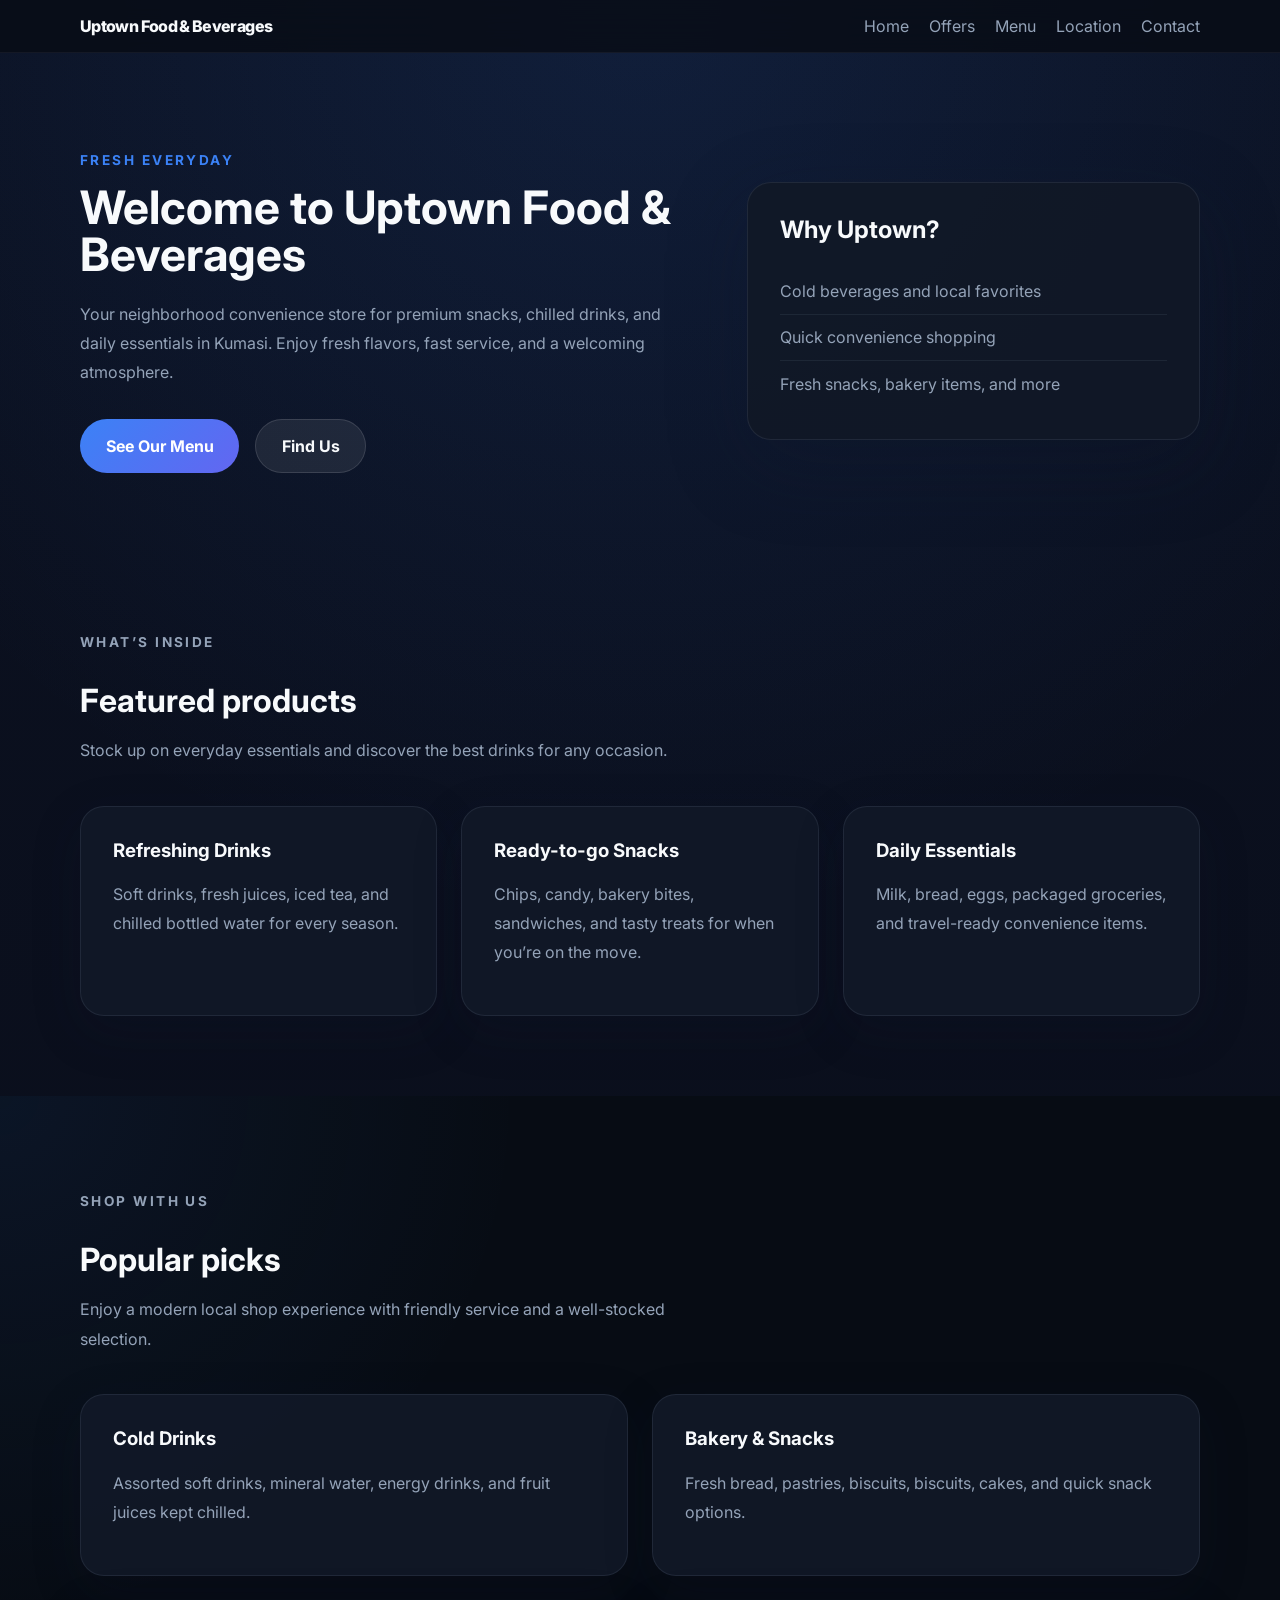
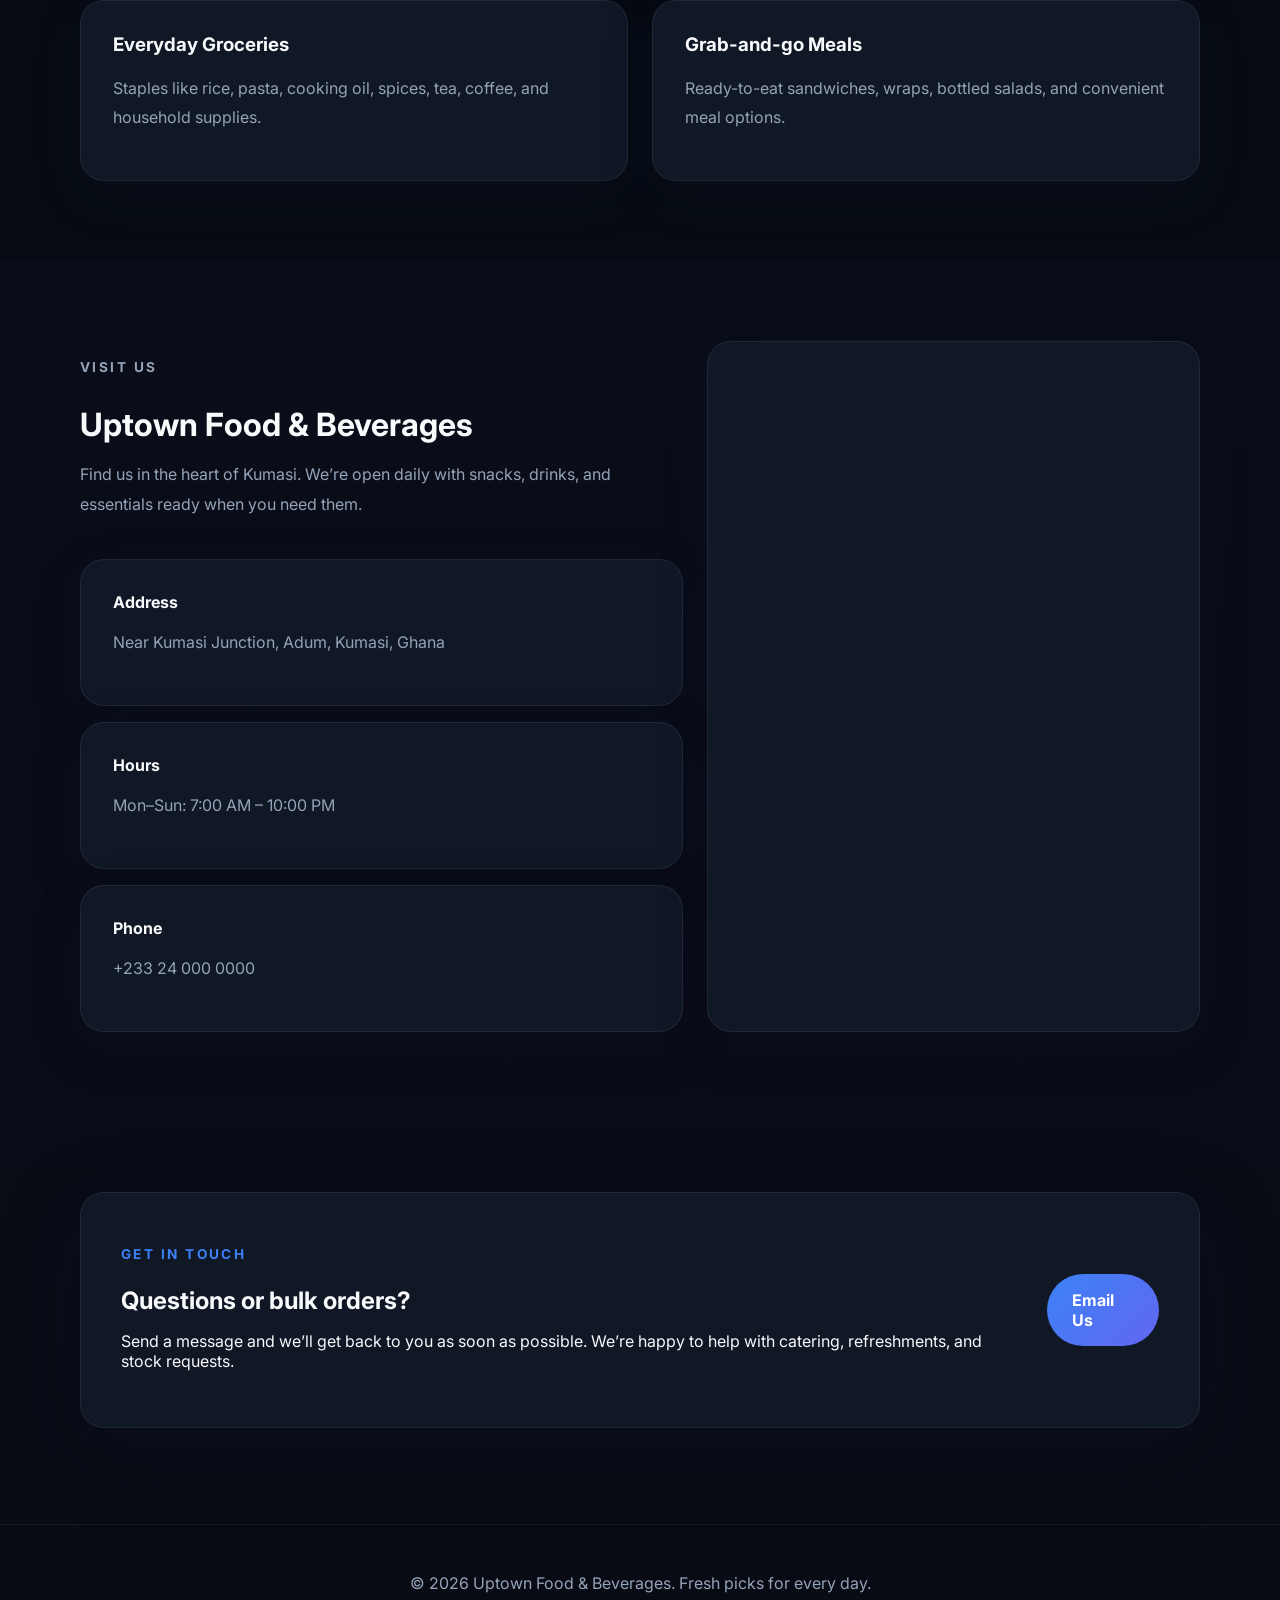
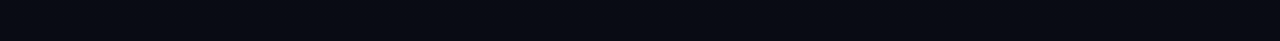
==== index.html @ a6adb5d8 "Initial website build" ====
<!DOCTYPE html>
<html lang="en">
  <head>
    <meta charset="UTF-8" />
    <meta name="viewport" content="width=device-width, initial-scale=1.0" />
    <title>Uptown Food & Beverages</title>
    <link rel="preconnect" href="https://fonts.googleapis.com" />
    <link rel="preconnect" href="https://fonts.gstatic.com" crossorigin />
    <link
      href="https://fonts.googleapis.com/css2?family=Inter:wght@400;500;600;700;800&display=swap"
      rel="stylesheet"
    />
    <link rel="stylesheet" href="styles.css" />
  </head>
  <body>
    <header class="site-header">
      <div class="container header-inner">
        <a class="brand" href="#home">Uptown Food & Beverages</a>
        <button class="nav-toggle" aria-label="Open navigation">
          <span></span>
          <span></span>
          <span></span>
        </button>
        <nav class="site-nav" aria-label="Primary navigation">
          <a href="#home">Home</a>
          <a href="#offers">Offers</a>
          <a href="#menu">Menu</a>
          <a href="#location">Location</a>
          <a href="#contact">Contact</a>
        </nav>
      </div>
    </header>

    <main>
      <section class="hero" id="home">
        <div class="container hero-grid">
          <div class="hero-copy">
            <span class="eyebrow">Fresh Everyday</span>
            <h1>Welcome to Uptown Food & Beverages</h1>
            <p>
              Your neighborhood convenience store for premium snacks, chilled drinks, and daily essentials in Kumasi.
              Enjoy fresh flavors, fast service, and a welcoming atmosphere.
            </p>
            <div class="hero-actions">
              <a class="btn btn-primary" href="#menu">See Our Menu</a>
              <a class="btn btn-secondary" href="#location">Find Us</a>
            </div>
          </div>
          <div class="hero-panel">
            <div class="panel-card">
              <h2>Why Uptown?</h2>
              <ul>
                <li>Cold beverages and local favorites</li>
                <li>Quick convenience shopping</li>
                <li>Fresh snacks, bakery items, and more</li>
              </ul>
            </div>
          </div>
        </div>
      </section>

      <section class="section" id="offers">
        <div class="container">
          <div class="section-heading">
            <p class="eyebrow">What’s inside</p>
            <h2>Featured products</h2>
            <p>Stock up on everyday essentials and discover the best drinks for any occasion.</p>
          </div>

          <div class="grid cards-grid">
            <article class="card">
              <h3>Refreshing Drinks</h3>
              <p>Soft drinks, fresh juices, iced tea, and chilled bottled water for every season.</p>
            </article>
            <article class="card">
              <h3>Ready-to-go Snacks</h3>
              <p>Chips, candy, bakery bites, sandwiches, and tasty treats for when you’re on the move.</p>
            </article>
            <article class="card">
              <h3>Daily Essentials</h3>
              <p>Milk, bread, eggs, packaged groceries, and travel-ready convenience items.</p>
            </article>
          </div>
        </div>
      </section>

      <section class="section section-alt" id="menu">
        <div class="container">
          <div class="section-heading">
            <p class="eyebrow">Shop with us</p>
            <h2>Popular picks</h2>
            <p>Enjoy a modern local shop experience with friendly service and a well-stocked selection.</p>
          </div>

          <div class="menu-grid">
            <div class="menu-item">
              <h3>Cold Drinks</h3>
              <p>Assorted soft drinks, mineral water, energy drinks, and fruit juices kept chilled.</p>
            </div>
            <div class="menu-item">
              <h3>Bakery & Snacks</h3>
              <p>Fresh bread, pastries, biscuits, biscuits, cakes, and quick snack options.</p>
            </div>
            <div class="menu-item">
              <h3>Everyday Groceries</h3>
              <p>Staples like rice, pasta, cooking oil, spices, tea, coffee, and household supplies.</p>
            </div>
            <div class="menu-item">
              <h3>Grab-and-go Meals</h3>
              <p>Ready-to-eat sandwiches, wraps, bottled salads, and convenient meal options.</p>
            </div>
          </div>
        </div>
      </section>

      <section class="section" id="location">
        <div class="container location-grid">
          <div>
            <div class="section-heading">
              <p class="eyebrow">Visit us</p>
              <h2>Uptown Food & Beverages</h2>
              <p>Find us in the heart of Kumasi. We’re open daily with snacks, drinks, and essentials ready when you need them.</p>
            </div>
            <div class="location-details">
              <div>
                <strong>Address</strong>
                <p>Near Kumasi Junction, Adum, Kumasi, Ghana</p>
              </div>
              <div>
                <strong>Hours</strong>
                <p>Mon–Sun: 7:00 AM – 10:00 PM</p>
              </div>
              <div>
                <strong>Phone</strong>
                <p>+233 24 000 0000</p>
              </div>
            </div>
          </div>

          <div class="map-card">
            <iframe
              title="Uptown Food & Beverages location"
              src="https://maps.google.com/maps?q=6.7455316,-1.6239389&z=15&output=embed"
              frameborder="0"
              allowfullscreen=""
              loading="lazy"
            ></iframe>
          </div>
        </div>
      </section>

      <section class="section contact-section" id="contact">
        <div class="container contact-panel">
          <div>
            <p class="eyebrow">Get in touch</p>
            <h2>Questions or bulk orders?</h2>
            <p>Send a message and we’ll get back to you as soon as possible. We’re happy to help with catering, refreshments, and stock requests.</p>
          </div>
          <a class="btn btn-primary" href="mailto:info@uptownfoodbeverages.com">Email Us</a>
        </div>
      </section>
    </main>

    <footer class="site-footer">
      <div class="container footer-inner">
        <p>© 2026 Uptown Food & Beverages. Fresh picks for every day.</p>
      </div>
    </footer>

    <script src="script.js"></script>
  </body>
</html>
---- styles.css ----
:root {
  color-scheme: dark;
  --bg: #0e1119;
  --surface: rgba(17, 24, 39, 0.96);
  --surface-strong: #111827;
  --surface-soft: rgba(255, 255, 255, 0.06);
  --text: #f8fafc;
  --muted: #94a3b8;
  --accent: #3b82f6;
  --accent-soft: rgba(59, 130, 246, 0.16);
  --border: rgba(148, 163, 184, 0.12);
  --radius: 24px;
  --shadow: 0 24px 80px rgba(15, 23, 42, 0.25);
}

* {
  box-sizing: border-box;
}

html {
  scroll-behavior: smooth;
}

body {
  margin: 0;
  min-height: 100%;
  font-family: 'Inter', sans-serif;
  background: radial-gradient(circle at top, rgba(59, 130, 246, 0.12), transparent 28%),
    linear-gradient(180deg, #0b1121 0%, #090b14 100%);
  color: var(--text);
}

img,
iframe {
  max-width: 100%;
  display: block;
}

.container {
  width: min(1120px, calc(100% - 2rem));
  margin: 0 auto;
}

.site-header {
  position: sticky;
  top: 0;
  z-index: 20;
  backdrop-filter: blur(18px);
  background: rgba(8, 12, 20, 0.8);
  border-bottom: 1px solid rgba(148, 163, 184, 0.08);
}

.header-inner {
  display: flex;
  align-items: center;
  justify-content: space-between;
  gap: 1rem;
  padding: 1rem 0;
}

.brand {
  font-weight: 800;
  letter-spacing: -0.04em;
  color: var(--text);
  text-decoration: none;
}

.site-nav {
  display: flex;
  align-items: center;
  gap: 1.25rem;
}

.site-nav a {
  color: var(--muted);
  text-decoration: none;
  transition: color 0.2s ease;
}

.site-nav a:hover,
.site-nav a:focus-visible {
  color: var(--text);
}

.nav-toggle {
  display: none;
  border: 0;
  background: none;
  cursor: pointer;
  width: 2rem;
  height: 2rem;
  padding: 0;
  align-items: center;
  justify-content: center;
}

.nav-toggle span {
  display: block;
  width: 100%;
  height: 2px;
  background: var(--text);
  border-radius: 999px;
  transition: transform 0.3s ease, opacity 0.3s ease;
}

.nav-toggle span + span {
  margin-top: 0.35rem;
}

.hero {
  padding: 6rem 0 4rem;
}

.hero-grid {
  display: grid;
  grid-template-columns: 1.4fr 1fr;
  gap: 2rem;
  align-items: center;
}

.hero-copy {
  max-width: 620px;
}

.eyebrow {
  display: inline-flex;
  align-items: center;
  gap: 0.5rem;
  font-size: 0.85rem;
  font-weight: 700;
  text-transform: uppercase;
  letter-spacing: 0.18em;
  margin-bottom: 1rem;
  color: var(--accent);
}

.hero h1 {
  font-size: clamp(2.8rem, 3.6vw, 4.2rem);
  line-height: 1.02;
  margin: 0;
}

.hero p {
  max-width: 42rem;
  line-height: 1.8;
  color: var(--muted);
  margin: 1.4rem 0 2rem;
}

.hero-actions {
  display: flex;
  flex-wrap: wrap;
  gap: 1rem;
}

.btn {
  display: inline-flex;
  align-items: center;
  justify-content: center;
  padding: 1rem 1.6rem;
  border-radius: 999px;
  text-decoration: none;
  font-weight: 700;
  transition: transform 0.2s ease, background-color 0.2s ease, color 0.2s ease;
}

.btn:hover,
.btn:focus-visible {
  transform: translateY(-1px);
}

.btn-primary {
  background: linear-gradient(135deg, #3b82f6, #6366f1);
  color: #fff;
}

.btn-secondary {
  background: rgba(255, 255, 255, 0.08);
  color: var(--text);
  border: 1px solid rgba(255, 255, 255, 0.12);
}

.hero-panel {
  display: grid;
}

.panel-card {
  padding: 2rem;
  border-radius: var(--radius);
  background: var(--surface);
  box-shadow: var(--shadow);
  border: 1px solid var(--border);
}

.panel-card h2 {
  margin-top: 0;
}

.panel-card ul {
  list-style: none;
  padding: 0;
  margin: 1.5rem 0 0;
}

.panel-card li {
  padding: 0.8rem 0;
  border-bottom: 1px solid rgba(148, 163, 184, 0.1);
  color: var(--muted);
}

.panel-card li:last-child {
  border-bottom: none;
}

.section {
  padding: 5rem 0;
}

.section-alt {
  background: radial-gradient(circle at top left, rgba(59, 130, 246, 0.08), transparent 35%),
    rgba(8, 12, 20, 0.96);
}

.section-heading {
  max-width: 640px;
  margin-bottom: 2.5rem;
}

.section-heading h2 {
  font-size: clamp(2rem, 2.4vw, 2.8rem);
  margin: 0.6rem 0 1rem;
}

.section-heading p {
  line-height: 1.85;
  color: var(--muted);
}

.cards-grid,
.menu-grid,
.location-grid {
  display: grid;
  gap: 1.5rem;
}

.cards-grid {
  grid-template-columns: repeat(3, minmax(0, 1fr));
}

.card,
.menu-item,
.location-details > div,
.map-card {
  padding: 2rem;
  border-radius: var(--radius);
  border: 1px solid var(--border);
  background: var(--surface);
  box-shadow: 0 16px 50px rgba(15, 23, 42, 0.18);
}

.card h3,
.menu-item h3 {
  margin-top: 0;
}

.card p,
.menu-item p,
.location-details p {
  color: var(--muted);
  line-height: 1.8;
}

.menu-grid {
  grid-template-columns: repeat(2, minmax(0, 1fr));
}

.location-grid {
  grid-template-columns: 1.1fr 0.9fr;
  align-items: stretch;
}

.location-details {
  display: grid;
  gap: 1rem;
}

.location-details strong {
  display: block;
  margin-bottom: 0.4rem;
  color: var(--text);
}

.map-card {
  min-height: 360px;
  overflow: hidden;
}

.map-card iframe {
  width: 100%;
  height: 100%;
  border: 0;
}

.contact-section {
  padding-bottom: 6rem;
}

.contact-panel {
  display: flex;
  align-items: center;
  justify-content: space-between;
  gap: 2rem;
  padding: 2.5rem;
  border-radius: var(--radius);
  background: var(--surface);
  border: 1px solid var(--border);
  box-shadow: var(--shadow);
}

.contact-panel h2 {
  margin: 0.5rem 0 1rem;
}

.site-footer {
  padding: 2rem 0;
  border-top: 1px solid rgba(148, 163, 184, 0.08);
}

.footer-inner {
  display: flex;
  justify-content: center;
  color: var(--muted);
}

@media (max-width: 900px) {
  .hero-grid,
  .location-grid,
  .cards-grid,
  .menu-grid {
    grid-template-columns: 1fr;
  }

  .hero {
    padding-top: 4rem;
  }

  .contact-panel {
    flex-direction: column;
    align-items: stretch;
  }
}

@media (max-width: 720px) {
  .site-nav {
    position: fixed;
    inset: 5rem 1rem auto auto;
    flex-direction: column;
    align-items: flex-start;
    background: rgba(6, 10, 18, 0.98);
    padding: 1.5rem;
    border-radius: 28px;
    box-shadow: 0 24px 80px rgba(15, 23, 42, 0.24);
    transform: translateY(-120%);
    opacity: 0;
    pointer-events: none;
    transition: transform 0.3s ease, opacity 0.3s ease;
  }

  .site-nav.open {
    transform: translateY(0);
    opacity: 1;
    pointer-events: auto;
  }

  .nav-toggle {
    display: inline-flex;
  }
}

@media (prefers-reduced-motion: reduce) {
  *,
  *::before,
  *::after {
    scroll-behavior: auto !important;
    transition: none !important;
    animation-duration: 0.01ms !important;
    animation-iteration-count: 1 !important;
  }
}
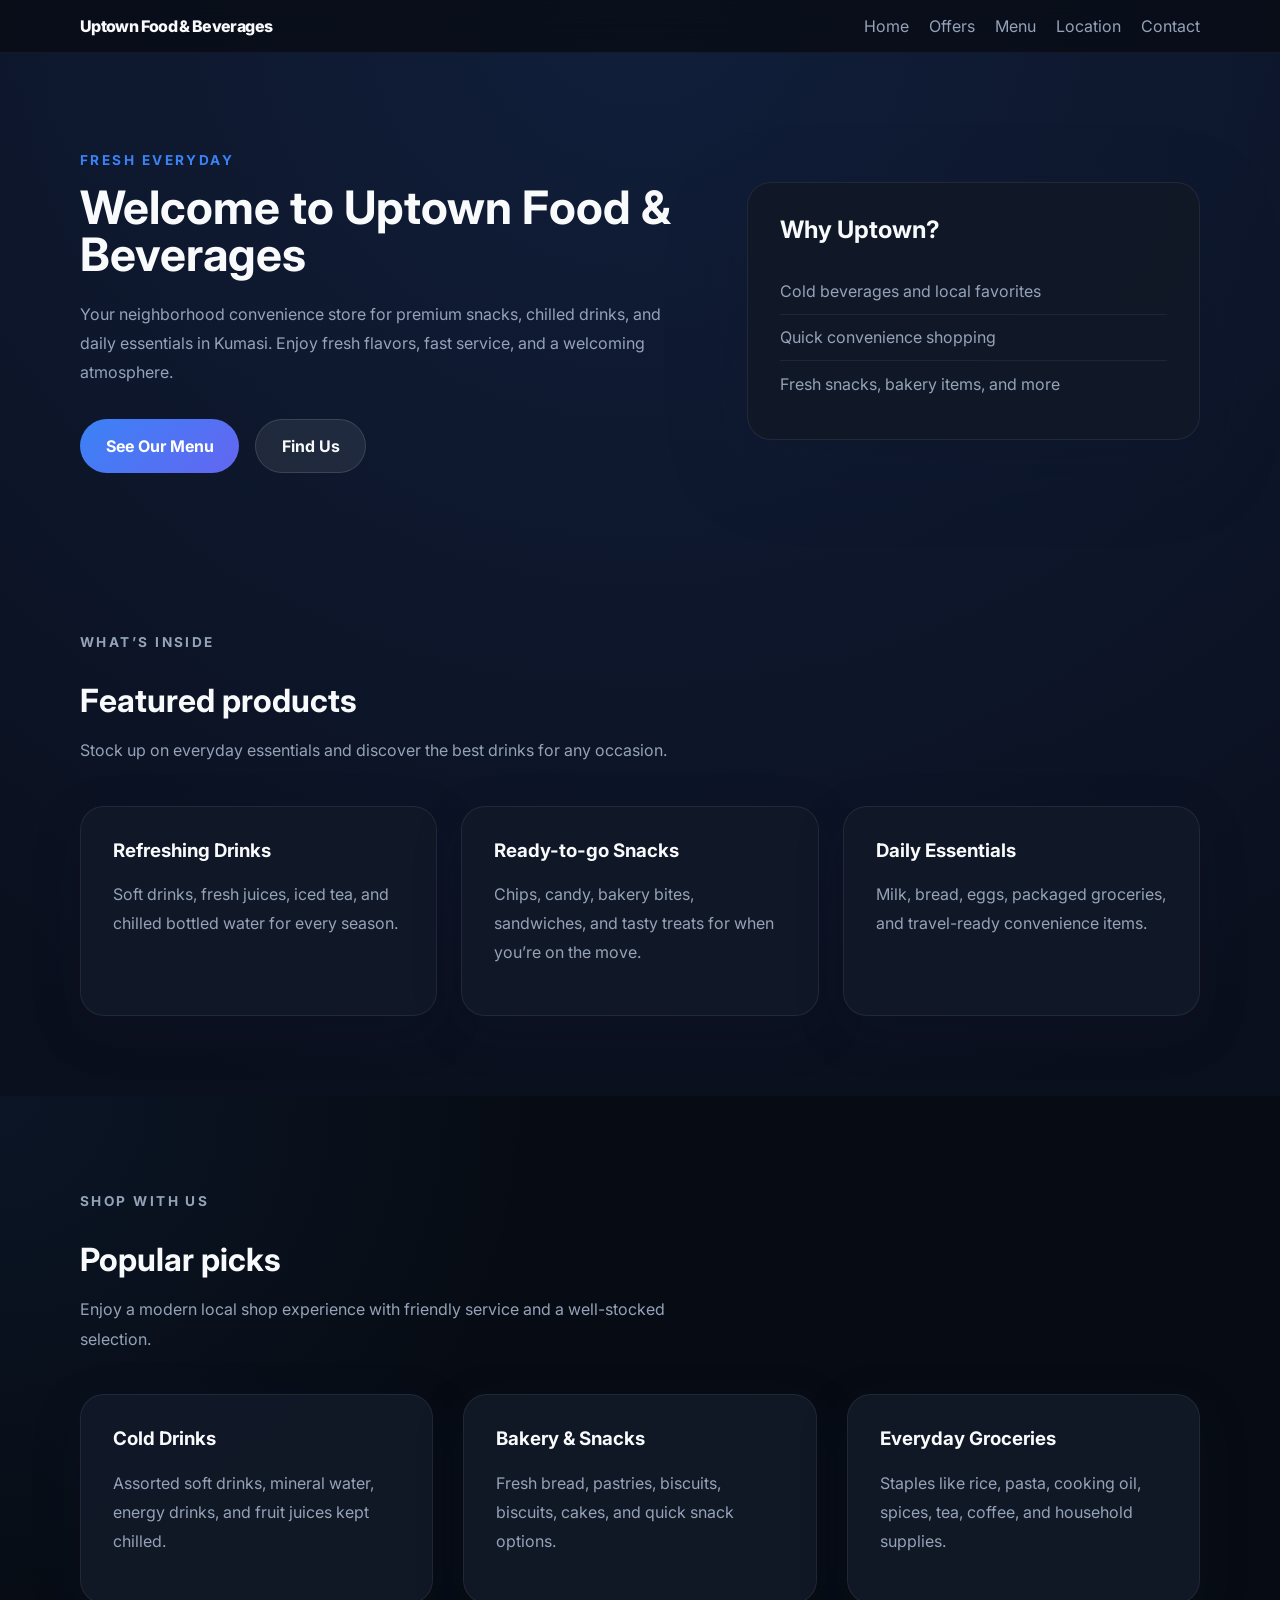
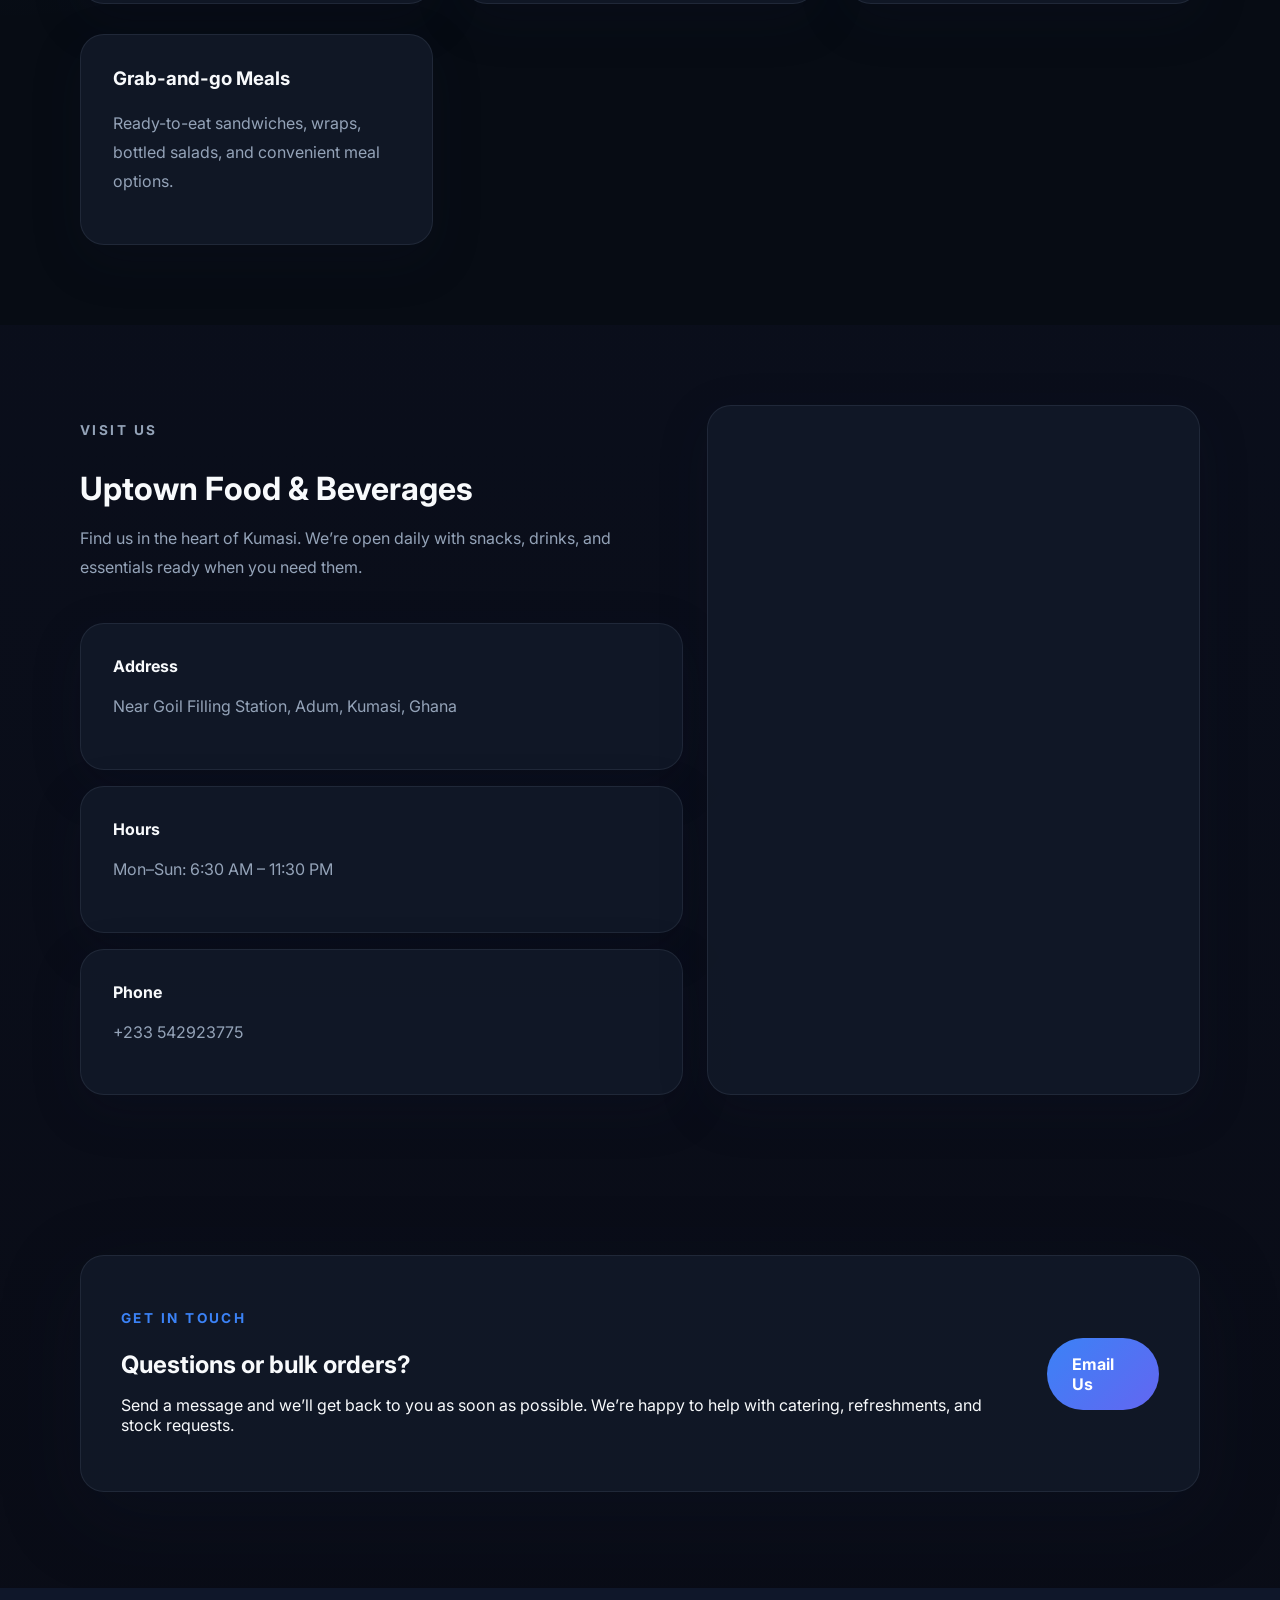
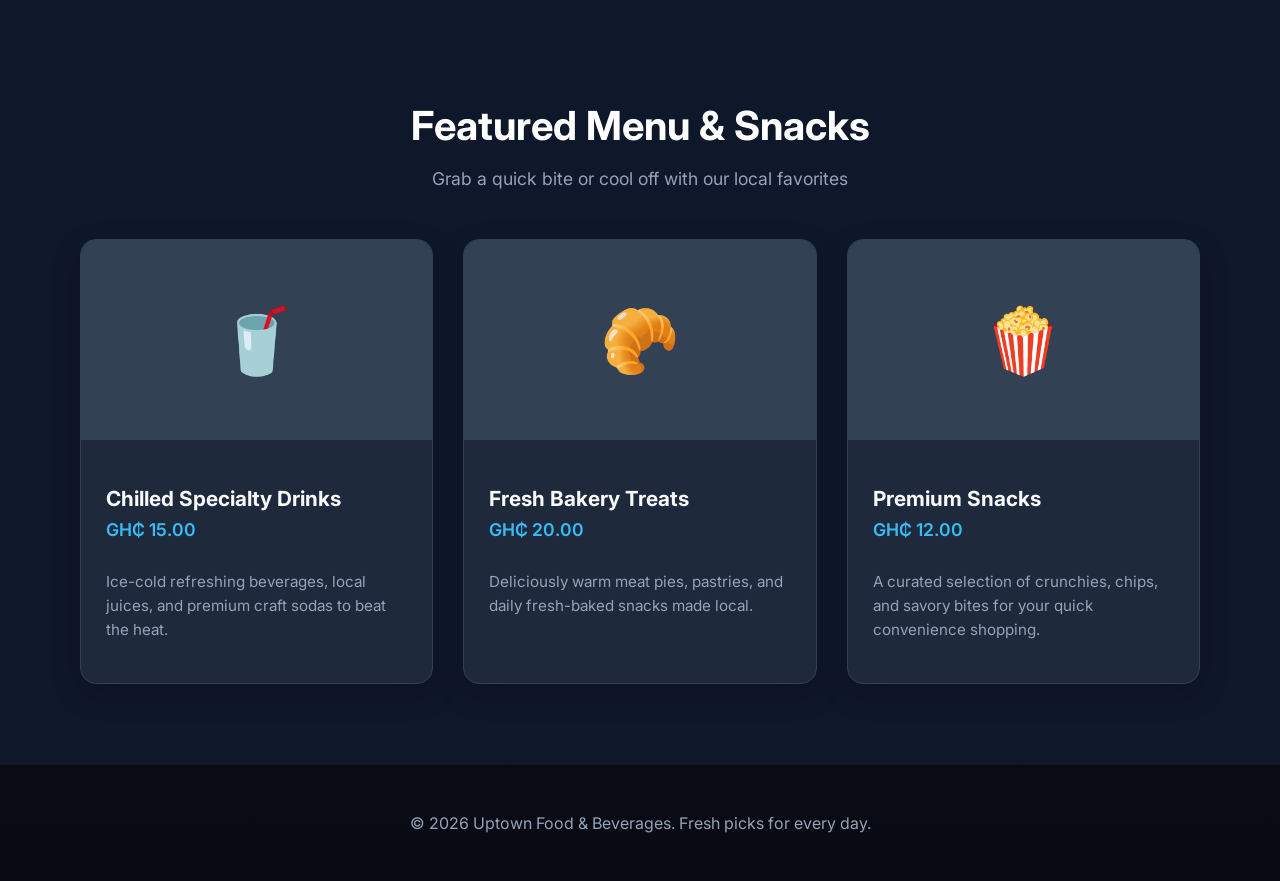
==== commit 1a6e88d5: "Added menu section and smooth scroll" ====
--- a/index.html
+++ b/index.html
@@ -124,15 +124,15 @@
             <div class="location-details">
               <div>
                 <strong>Address</strong>
-                <p>Near Kumasi Junction, Adum, Kumasi, Ghana</p>
+                <p>Near Goil Filling Station, Adum, Kumasi, Ghana</p>
               </div>
               <div>
                 <strong>Hours</strong>
-                <p>Mon–Sun: 7:00 AM – 10:00 PM</p>
+                <p>Mon–Sun: 6:30 AM – 11:30 PM</p>
               </div>
               <div>
                 <strong>Phone</strong>
-                <p>+233 24 000 0000</p>
+                <p>+233 542923775</p>
               </div>
             </div>
           </div>
@@ -158,7 +158,41 @@
           </div>
           <a class="btn btn-primary" href="mailto:info@uptownfoodbeverages.com">Email Us</a>
         </div>
-      </section>
+      </section><section id="menu" class="menu-section">
+    <div class="container">
+        <h2 class="section-title">Featured Menu & Snacks</h2>
+        <p class="section-subtitle">Grab a quick bite or cool off with our local favorites</p>
+        
+        <div class="menu-grid">
+            <div class="menu-card">
+                <div class="menu-img-placeholder">🥤</div>
+                <div class="menu-info">
+                    <h3>Chilled Specialty Drinks</h3>
+                    <span class="price">GH₵ 15.00</span>
+                    <p>Ice-cold refreshing beverages, local juices, and premium craft sodas to beat the heat.</p>
+                </div>
+            </div>
+
+            <div class="menu-card">
+                <div class="menu-img-placeholder">🥐</div>
+                <div class="menu-info">
+                    <h3>Fresh Bakery Treats</h3>
+                    <span class="price">GH₵ 20.00</span>
+                    <p>Deliciously warm meat pies, pastries, and daily fresh-baked snacks made local.</p>
+                </div>
+            </div>
+
+            <div class="menu-card">
+                <div class="menu-img-placeholder">🍿</div>
+                <div class="menu-info">
+                    <h3>Premium Snacks</h3>
+                    <span class="price">GH₵ 12.00</span>
+                    <p>A curated selection of crunchies, chips, and savory bites for your quick convenience shopping.</p>
+                </div>
+            </div>
+        </div>
+    </div>
+</section>
     </main>
 
     <footer class="site-footer">
--- a/styles.css
+++ b/styles.css
@@ -386,4 +386,83 @@
     animation-duration: 0.01ms !important;
     animation-iteration-count: 1 !important;
   }
-}
+}/* STEP 3: SMOOTH SCROLLING & MENU CARDS */
+html {
+    scroll-behavior: smooth;
+}
+
+.menu-section {
+    padding: 80px 20px;
+    background-color: #0f172a; /* Sleek dark background matching your theme */
+    color: #ffffff;
+    text-align: center;
+}
+
+.section-title {
+    font-size: 2.5rem;
+    margin-bottom: 10px;
+    font-weight: 700;
+}
+
+.section-subtitle {
+    color: #94a3b8;
+    margin-bottom: 50px;
+    font-size: 1.1rem;
+}
+
+/* CSS Grid for side-by-side card layout */
+.menu-grid {
+    display: grid;
+    grid-template-columns: repeat(auto-fit, minmax(280px, 1fr));
+    gap: 30px;
+    max-width: 1200px;
+    margin: 0 auto;
+}
+
+.menu-card {
+    background: #1e293b;
+    border-radius: 16px;
+    overflow: hidden;
+    box-shadow: 0 10px 30px rgba(0, 0, 0, 0.2);
+    transition: transform 0.3s ease, box-shadow 0.3s ease;
+    text-align: left;
+    border: 1px solid #334155;
+}
+
+.menu-card:hover {
+    transform: translateY(-8px);
+    box-shadow: 0 15px 35px rgba(0, 0, 0, 0.3);
+}
+
+.menu-img-placeholder {
+    height: 200px;
+    background: #334155;
+    display: flex;
+    align-items: center;
+    justify-content: center;
+    font-size: 4rem;
+}
+
+.menu-info {
+    padding: 25px;
+}
+
+.menu-info h3 {
+    font-size: 1.3rem;
+    margin-bottom: 8px;
+    color: #f8fafc;
+}
+
+.price {
+    display: inline-block;
+    color: #38bdf8; /* Vibrant cyan price highlight */
+    font-weight: 600;
+    font-size: 1.1rem;
+    margin-bottom: 15px;
+}
+
+.menu-info p {
+    color: #94a3b8;
+    font-size: 0.95rem;
+    line-height: 1.6;
+}
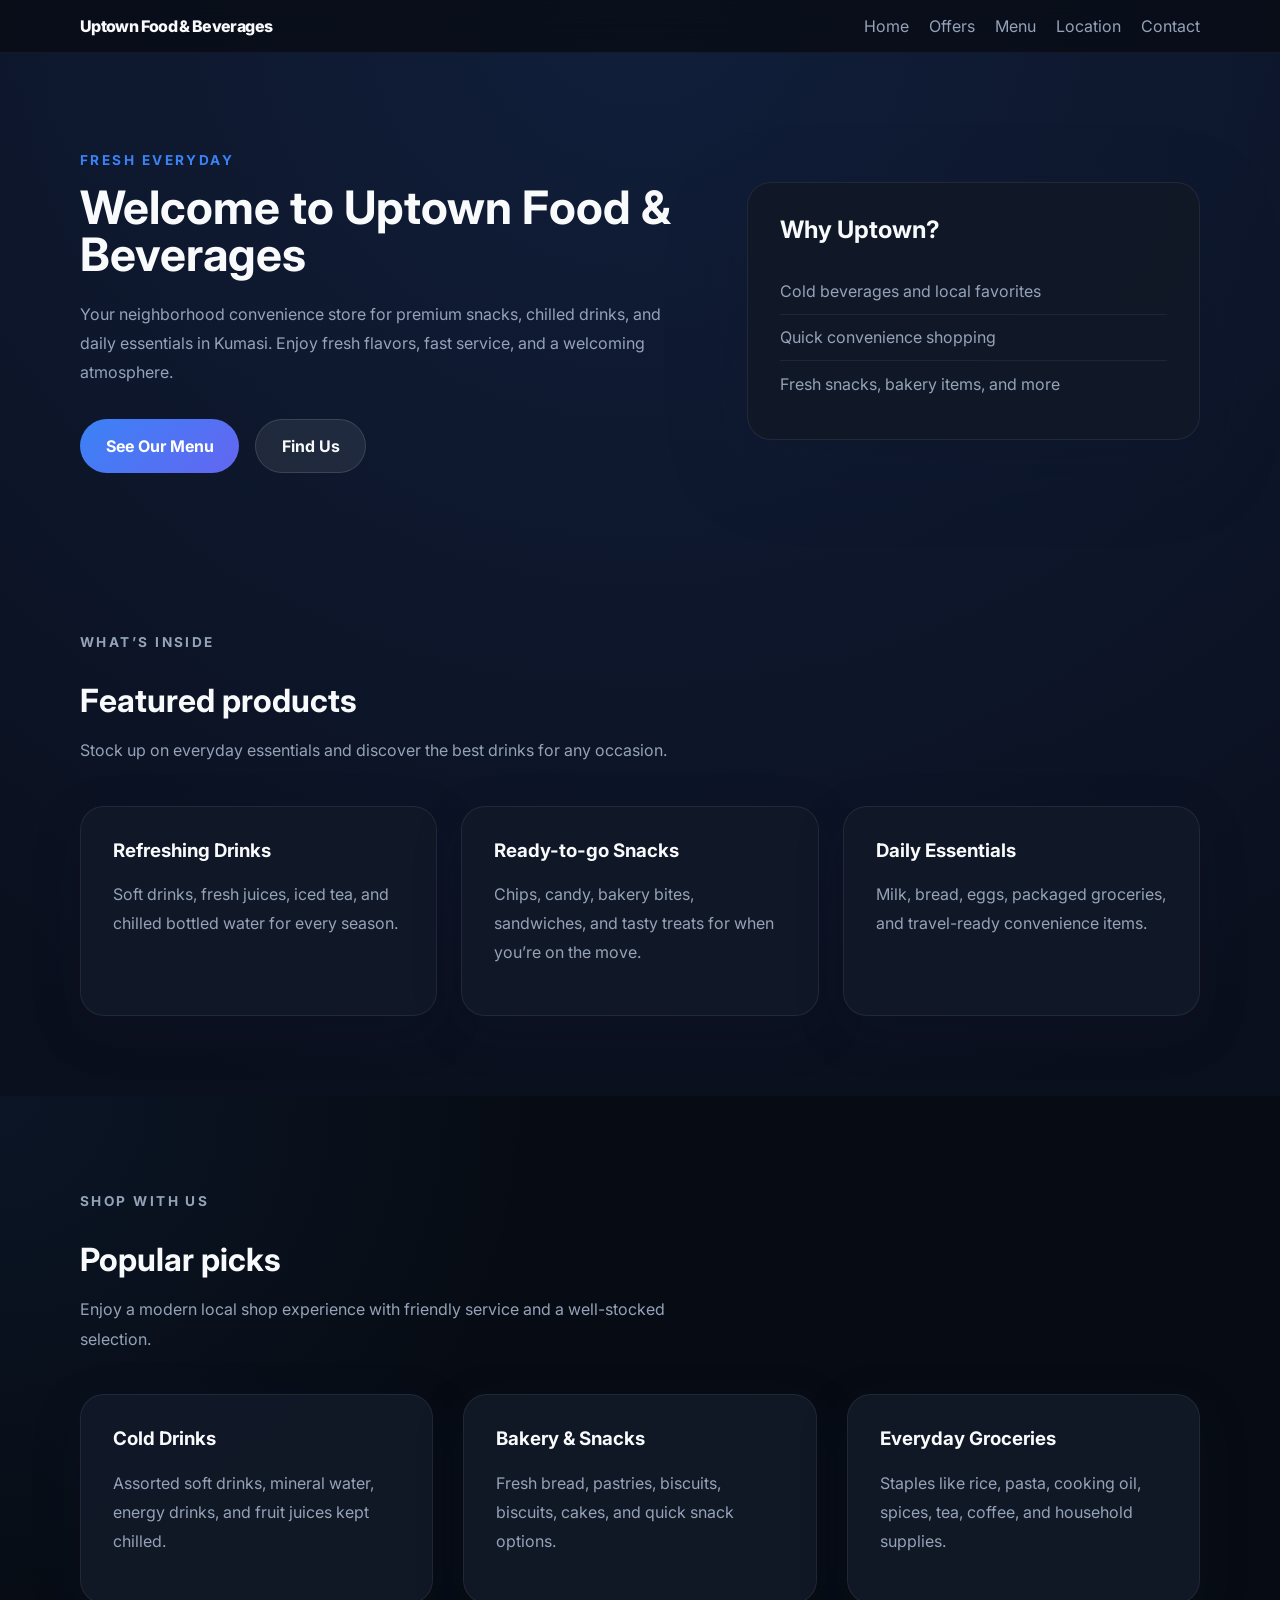
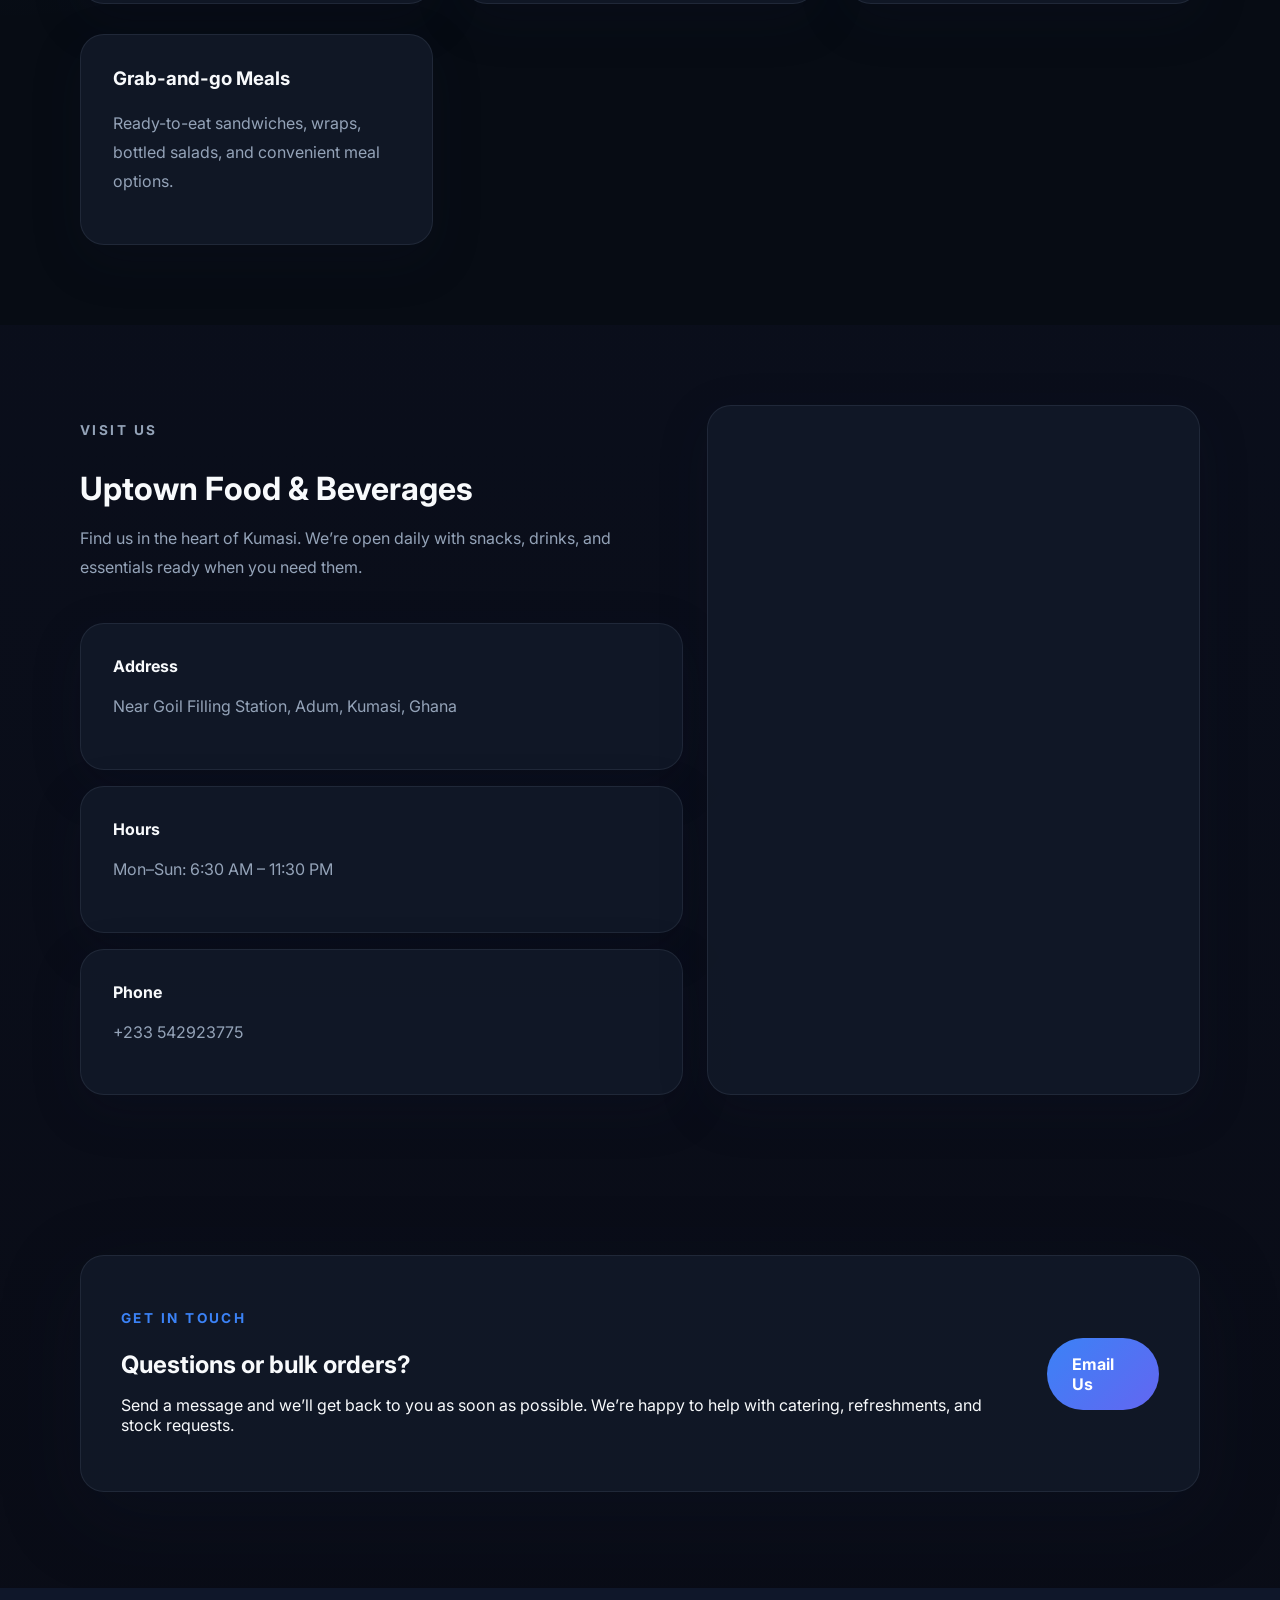
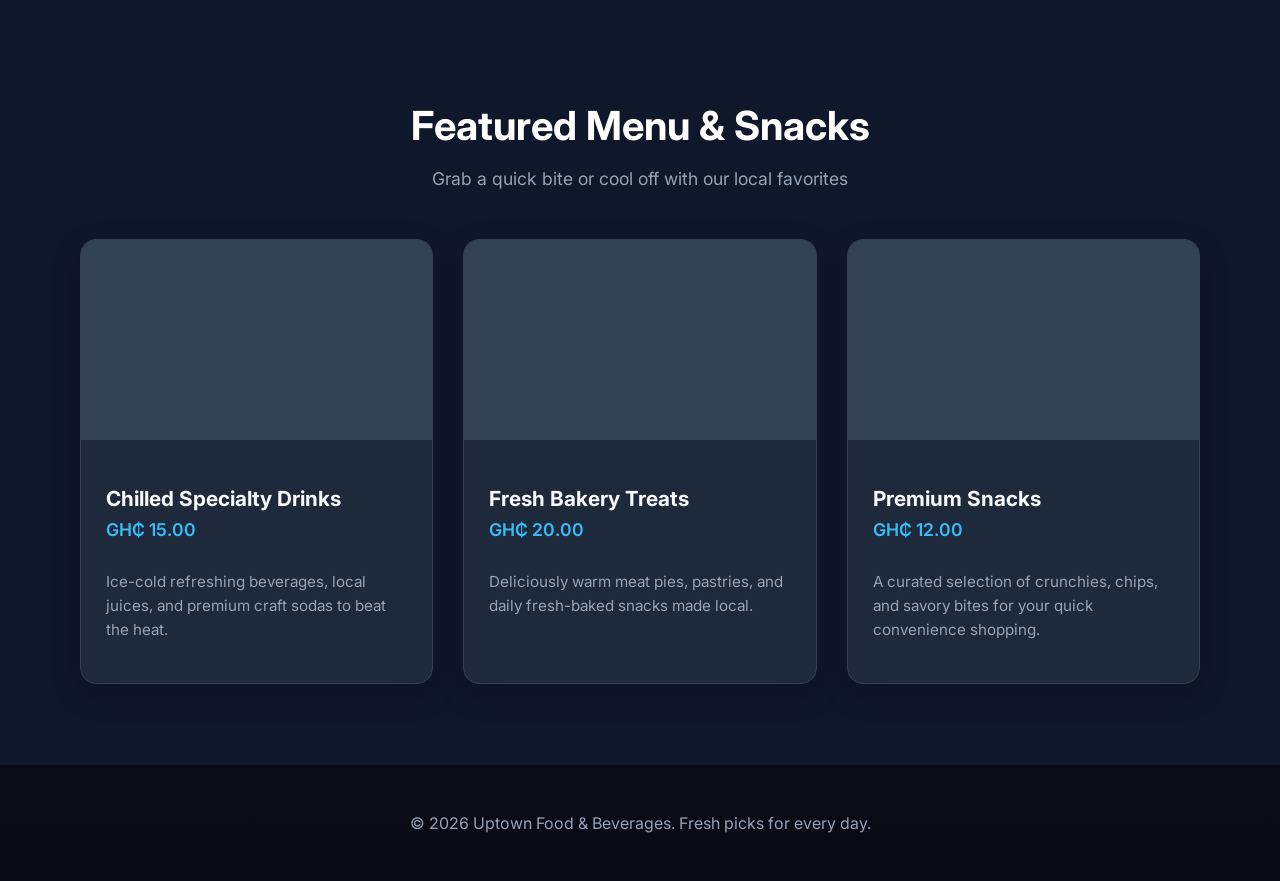
==== commit 65ea9776: "Added menu" ====
--- a/index.html
+++ b/index.html
@@ -165,7 +165,7 @@
         
         <div class="menu-grid">
             <div class="menu-card">
-                <div class="menu-img-placeholder">🥤</div>
+                <div class="menu-img-placeholder"></div>
                 <div class="menu-info">
                     <h3>Chilled Specialty Drinks</h3>
                     <span class="price">GH₵ 15.00</span>
@@ -174,7 +174,7 @@
             </div>
 
             <div class="menu-card">
-                <div class="menu-img-placeholder">🥐</div>
+                <div class="menu-img-placeholder"></div>
                 <div class="menu-info">
                     <h3>Fresh Bakery Treats</h3>
                     <span class="price">GH₵ 20.00</span>
@@ -183,7 +183,7 @@
             </div>
 
             <div class="menu-card">
-                <div class="menu-img-placeholder">🍿</div>
+                <div class="menu-img-placeholder"></div>
                 <div class="menu-info">
                     <h3>Premium Snacks</h3>
                     <span class="price">GH₵ 12.00</span>
